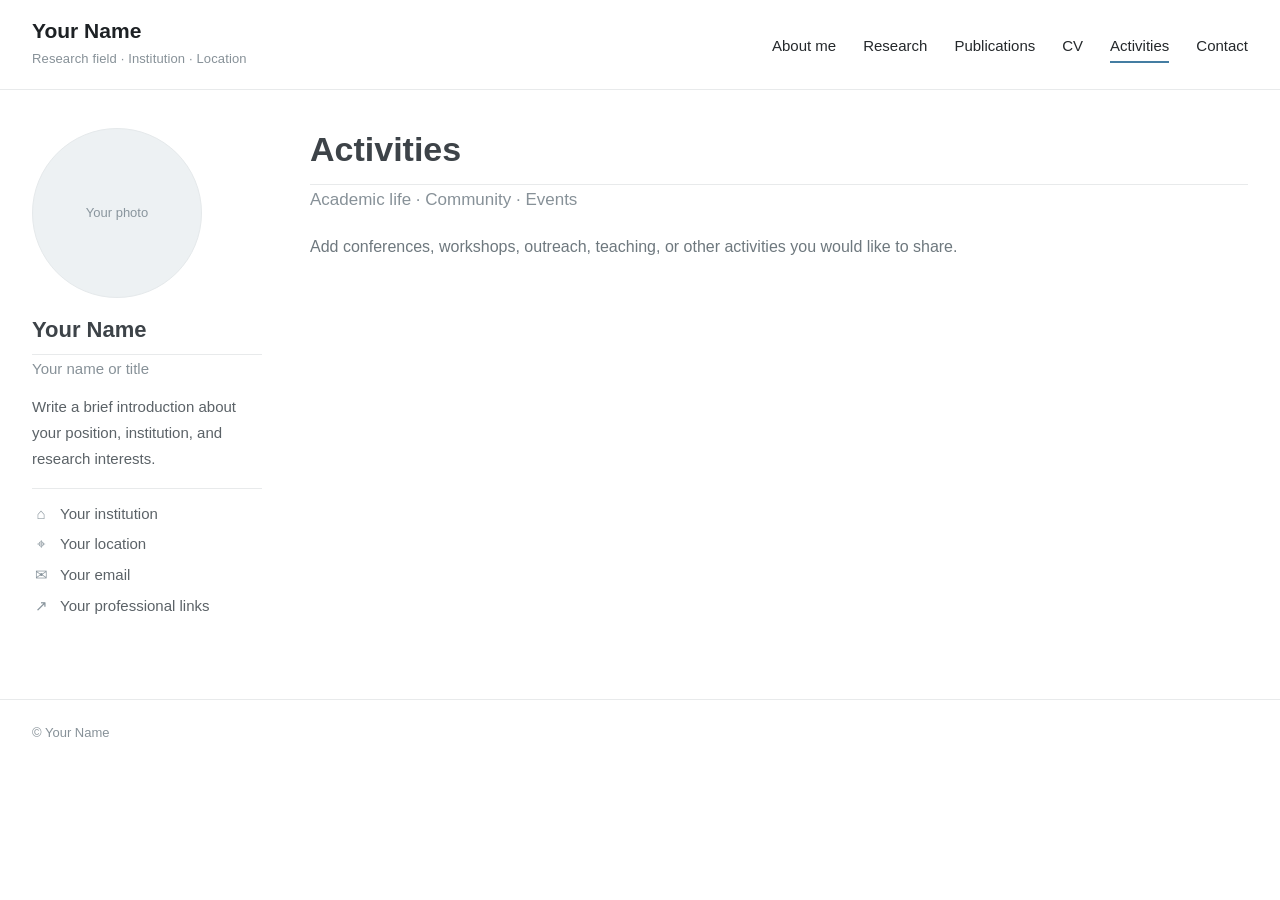
==== activities/index.html @ 8ac61851 "Add academic homepage" ====
<!doctype html><html lang="en"><head><meta charset="utf-8"><meta name="viewport" content="width=device-width,initial-scale=1"><meta name="description" content="A personal academic website."><title>Activities | Your Name</title><link rel="stylesheet" href="../style.css"></head><body><header><div class="masthead"><a class="brand" href="../"><strong>Your Name</strong><small>Research field · Institution · Location</small></a><nav class="nav" aria-label="Main navigation"><a href="../">About me</a><a href="../research/">Research</a><a href="../publications/">Publications</a><a href="../cv/">CV</a><a href="../activities/" aria-current="page">Activities</a><a href="../contact/">Contact</a></nav></div></header><div class="layout"><aside aria-label="Profile"><div class="portrait" role="img" aria-label="Profile photo placeholder">Your photo</div><h2 class="sidebar-name">Your Name</h2><p class="sidebar-sub">Your name or title</p><p class="bio">Write a brief introduction about your position, institution, and research interests.</p><div class="details"><div class="detail"><span class="icon" aria-hidden="true">⌂</span> Your institution</div><div class="detail"><span class="icon" aria-hidden="true">⌖</span> Your location</div><div class="detail"><span class="icon" aria-hidden="true">✉</span> Your email</div><div class="detail"><span class="icon" aria-hidden="true">↗</span> Your professional links</div></div></aside><main class="page"><h1>Activities</h1><p class="lead">Academic life · Community · Events</p><p class="empty">Add conferences, workshops, outreach, teaching, or other activities you would like to share.</p></main></div><footer><div class="footer-inner">© Your Name</div></footer></body></html>
---- style.css ----
:root{--ink:#3d4348;--muted:#879198;--line:#e8eaeb;--accent:#447da2}*{box-sizing:border-box}body{margin:0;background:#fff;color:var(--ink);font:16px/1.72 -apple-system,BlinkMacSystemFont,"Segoe UI",Arial,sans-serif}a{color:inherit}header{border-bottom:1px solid var(--line)}.masthead{max-width:1440px;margin:auto;padding:17px 32px;display:flex;align-items:center;justify-content:space-between;gap:24px}.brand{text-decoration:none;color:#1d2124}.brand strong{display:block;font-size:21px;line-height:1.3}.brand small{color:var(--muted);font-size:13px;letter-spacing:.01em}.nav{display:flex;align-items:center;gap:27px}.nav a{font-size:15px;color:#24282b;text-decoration:none;white-space:nowrap;border-bottom:2px solid transparent;padding:7px 0 3px}.nav a:hover,.nav a[aria-current=page]{border-color:var(--accent)}.layout{max-width:1440px;margin:38px auto 80px;padding:0 32px;display:grid;grid-template-columns:230px minmax(0,1fr);gap:48px}aside{color:#5b6267;font-size:15px}.portrait{width:170px;height:170px;border-radius:50%;background:#edf1f3;color:#89959d;display:grid;place-items:center;font-size:13px;border:1px solid #e5e9eb}.sidebar-name{font-size:22px;line-height:1.3;margin:18px 0 0;color:var(--ink)}.sidebar-sub{color:var(--muted);margin:1px 0 12px}.bio{margin:0 0 16px}.details{border-top:1px solid var(--line);padding-top:12px;display:grid;gap:5px}.detail{display:flex;gap:10px;align-items:baseline}.icon{width:18px;text-align:center;color:#89959d}.page{min-width:0}h1{font-size:34px;line-height:1.25;margin:0;border-bottom:1px solid var(--line);padding-bottom:14px}h2{font-size:23px;line-height:1.35;border-bottom:1px solid var(--line);padding:0 0 10px;margin:42px 0 18px}.lead{color:var(--muted);font-size:17px;margin:17px 0 29px}.page p{margin:0 0 18px}.entry{display:grid;grid-template-columns:150px 1fr;gap:20px;margin:22px 0}.date,.muted{color:var(--muted)}.entry strong{display:block}.empty{color:#6e787e}footer{border-top:1px solid var(--line);color:var(--muted);font-size:13px}.footer-inner{max-width:1440px;margin:auto;padding:22px 32px}@media(max-width:800px){.masthead{align-items:flex-start;flex-direction:column;padding:16px 22px}.nav{gap:10px 19px;flex-wrap:wrap}.layout{display:block;padding:0 22px;margin-top:28px}aside{margin-bottom:44px}.portrait{width:130px;height:130px}.details{grid-template-columns:repeat(2,minmax(0,1fr))}h1{font-size:30px}.entry{grid-template-columns:1fr;gap:0}}
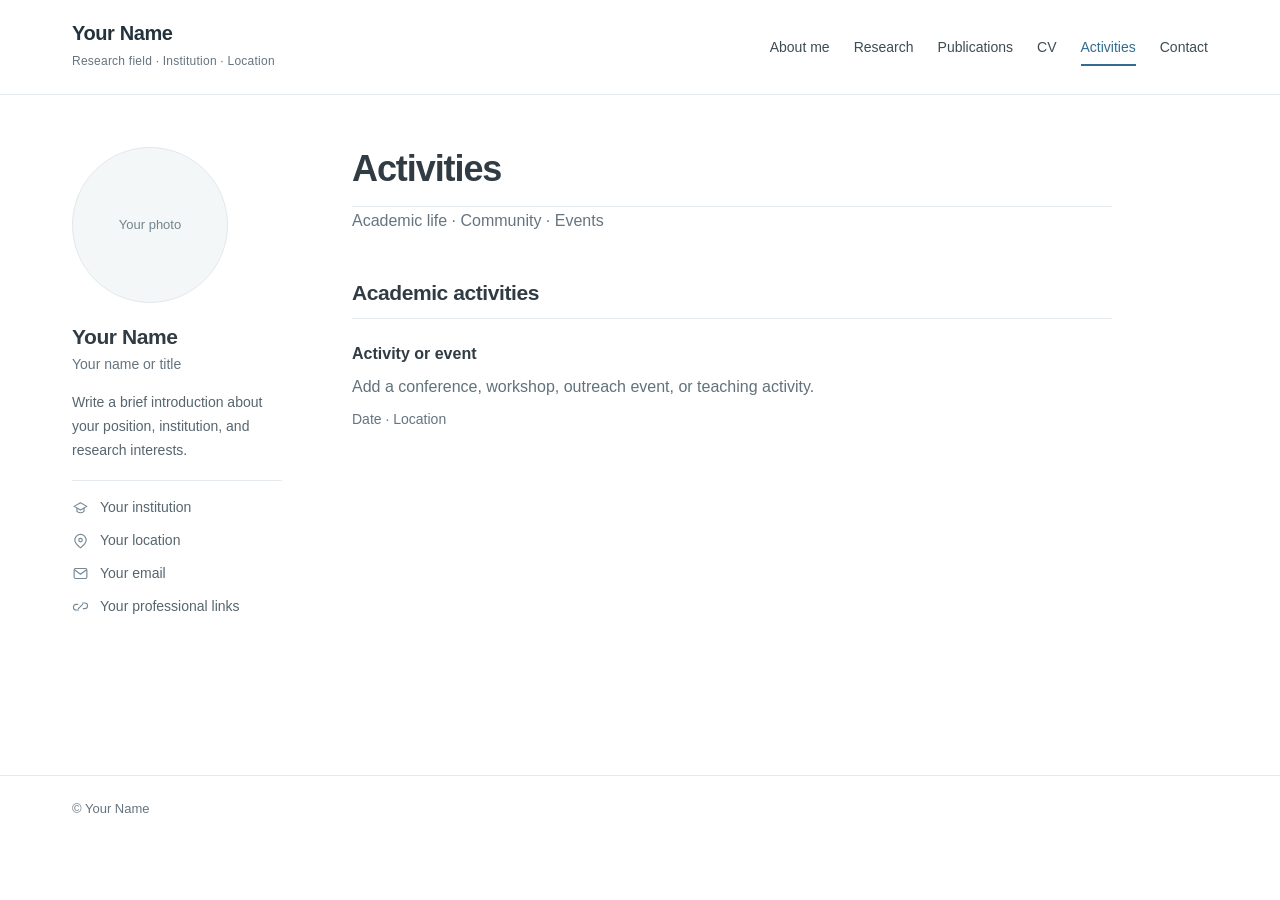
==== commit da9f2e28: "Improve academic homepage design" ====
--- a/activities/index.html
+++ b/activities/index.html
@@ -1 +1 @@
-<!doctype html><html lang="en"><head><meta charset="utf-8"><meta name="viewport" content="width=device-width,initial-scale=1"><meta name="description" content="A personal academic website."><title>Activities | Your Name</title><link rel="stylesheet" href="../style.css"></head><body><header><div class="masthead"><a class="brand" href="../"><strong>Your Name</strong><small>Research field · Institution · Location</small></a><nav class="nav" aria-label="Main navigation"><a href="../">About me</a><a href="../research/">Research</a><a href="../publications/">Publications</a><a href="../cv/">CV</a><a href="../activities/" aria-current="page">Activities</a><a href="../contact/">Contact</a></nav></div></header><div class="layout"><aside aria-label="Profile"><div class="portrait" role="img" aria-label="Profile photo placeholder">Your photo</div><h2 class="sidebar-name">Your Name</h2><p class="sidebar-sub">Your name or title</p><p class="bio">Write a brief introduction about your position, institution, and research interests.</p><div class="details"><div class="detail"><span class="icon" aria-hidden="true">⌂</span> Your institution</div><div class="detail"><span class="icon" aria-hidden="true">⌖</span> Your location</div><div class="detail"><span class="icon" aria-hidden="true">✉</span> Your email</div><div class="detail"><span class="icon" aria-hidden="true">↗</span> Your professional links</div></div></aside><main class="page"><h1>Activities</h1><p class="lead">Academic life · Community · Events</p><p class="empty">Add conferences, workshops, outreach, teaching, or other activities you would like to share.</p></main></div><footer><div class="footer-inner">© Your Name</div></footer></body></html>+<!doctype html><html lang="en"><head><meta charset="utf-8"><meta name="viewport" content="width=device-width,initial-scale=1"><meta name="description" content="A personal academic website."><title>Activities | Your Name</title><link rel="stylesheet" href="../style.css"></head><body><a class="skip-link" href="#main">Skip to content</a><header><div class="masthead"><a class="brand" href="../"><strong>Your Name</strong><small>Research field · Institution · Location</small></a><nav class="nav" aria-label="Main navigation"><a href="../">About me</a><a href="../research/">Research</a><a href="../publications/">Publications</a><a href="../cv/">CV</a><a href="../activities/" aria-current="page">Activities</a><a href="../contact/">Contact</a></nav></div></header><div class="layout"><aside aria-label="Profile"><div class="portrait" role="img" aria-label="Profile photo placeholder">Your photo</div><h2 class="sidebar-name">Your Name</h2><p class="sidebar-sub">Your name or title</p><p class="bio">Write a brief introduction about your position, institution, and research interests.</p><div class="details"><div class="detail"><svg class="icon" viewBox="0 0 24 24" aria-hidden="true"><path d='M3 9 12 4l9 5-9 5-9-5Z'/><path d='M7 11.5V16c2.8 2.2 7.2 2.2 10 0v-4.5'/></svg> Your institution</div><div class="detail"><svg class="icon" viewBox="0 0 24 24" aria-hidden="true"><path d='M20 10c0 5-8 11-8 11S4 15 4 10a8 8 0 1 1 16 0Z'/><circle cx='12' cy='10' r='2.5'/></svg> Your location</div><div class="detail"><svg class="icon" viewBox="0 0 24 24" aria-hidden="true"><rect x='3' y='5' width='18' height='14' rx='2'/><path d='m4 7 8 6 8-6'/></svg> Your email</div><div class="detail"><svg class="icon" viewBox="0 0 24 24" aria-hidden="true"><path d='M9 15 15 9M8 9H6a4 4 0 0 0 0 8h3M16 15h2a4 4 0 0 0 0-8h-3'/></svg> Your professional links</div></div></aside><main id="main" class="page"><h1>Activities</h1><p class="lead">Academic life · Community · Events</p><h2>Academic activities</h2><div class="item"><h3>Activity or event</h3><p class="empty">Add a conference, workshop, outreach event, or teaching activity.</p><p class="meta">Date · Location</p></div></main></div><footer><div class="footer-inner">© Your Name</div></footer></body></html>
--- a/style.css
+++ b/style.css
@@ -1,2 +1,65 @@
-
-:root{--ink:#3d4348;--muted:#879198;--line:#e8eaeb;--accent:#447da2}*{box-sizing:border-box}body{margin:0;background:#fff;color:var(--ink);font:16px/1.72 -apple-system,BlinkMacSystemFont,"Segoe UI",Arial,sans-serif}a{color:inherit}header{border-bottom:1px solid var(--line)}.masthead{max-width:1440px;margin:auto;padding:17px 32px;display:flex;align-items:center;justify-content:space-between;gap:24px}.brand{text-decoration:none;color:#1d2124}.brand strong{display:block;font-size:21px;line-height:1.3}.brand small{color:var(--muted);font-size:13px;letter-spacing:.01em}.nav{display:flex;align-items:center;gap:27px}.nav a{font-size:15px;color:#24282b;text-decoration:none;white-space:nowrap;border-bottom:2px solid transparent;padding:7px 0 3px}.nav a:hover,.nav a[aria-current=page]{border-color:var(--accent)}.layout{max-width:1440px;margin:38px auto 80px;padding:0 32px;display:grid;grid-template-columns:230px minmax(0,1fr);gap:48px}aside{color:#5b6267;font-size:15px}.portrait{width:170px;height:170px;border-radius:50%;background:#edf1f3;color:#89959d;display:grid;place-items:center;font-size:13px;border:1px solid #e5e9eb}.sidebar-name{font-size:22px;line-height:1.3;margin:18px 0 0;color:var(--ink)}.sidebar-sub{color:var(--muted);margin:1px 0 12px}.bio{margin:0 0 16px}.details{border-top:1px solid var(--line);padding-top:12px;display:grid;gap:5px}.detail{display:flex;gap:10px;align-items:baseline}.icon{width:18px;text-align:center;color:#89959d}.page{min-width:0}h1{font-size:34px;line-height:1.25;margin:0;border-bottom:1px solid var(--line);padding-bottom:14px}h2{font-size:23px;line-height:1.35;border-bottom:1px solid var(--line);padding:0 0 10px;margin:42px 0 18px}.lead{color:var(--muted);font-size:17px;margin:17px 0 29px}.page p{margin:0 0 18px}.entry{display:grid;grid-template-columns:150px 1fr;gap:20px;margin:22px 0}.date,.muted{color:var(--muted)}.entry strong{display:block}.empty{color:#6e787e}footer{border-top:1px solid var(--line);color:var(--muted);font-size:13px}.footer-inner{max-width:1440px;margin:auto;padding:22px 32px}@media(max-width:800px){.masthead{align-items:flex-start;flex-direction:column;padding:16px 22px}.nav{gap:10px 19px;flex-wrap:wrap}.layout{display:block;padding:0 22px;margin-top:28px}aside{margin-bottom:44px}.portrait{width:130px;height:130px}.details{grid-template-columns:repeat(2,minmax(0,1fr))}h1{font-size:30px}.entry{grid-template-columns:1fr;gap:0}}
+:root {
+  color-scheme: light;
+  --ink: #303b43;
+  --muted: #65747f;
+  --line: #e4eaed;
+  --accent: #326d8f;
+  --wash: #f3f7f8;
+}
+* { box-sizing: border-box; }
+html { scroll-behavior: smooth; }
+body { margin: 0; background: #fff; color: var(--ink); font: 16px/1.75 -apple-system, BlinkMacSystemFont, "Segoe UI", Arial, sans-serif; }
+a { color: var(--accent); text-underline-offset: .18em; }
+a:focus-visible { outline: 3px solid #77a7c0; outline-offset: 4px; border-radius: 2px; }
+.skip-link { position: absolute; top: -5em; left: 1em; background: #fff; padding: .5em .8em; z-index: 10; }
+.skip-link:focus { top: .5em; }
+header { border-bottom: 1px solid var(--line); }
+.masthead { max-width: 1200px; margin: auto; padding: 20px 32px; display: flex; align-items: center; justify-content: space-between; gap: 28px; }
+.brand { text-decoration: none; color: #24333b; flex-shrink: 0; }
+.brand strong { display: block; font-size: 20px; line-height: 1.3; letter-spacing: -.02em; }
+.brand small { color: var(--muted); font-size: 12px; letter-spacing: .02em; }
+.nav { display: flex; align-items: center; gap: 24px; flex-wrap: wrap; }
+.nav a { font-size: 14px; font-weight: 500; color: #3d4c54; text-decoration: none; white-space: nowrap; border-bottom: 2px solid transparent; padding: 7px 0 5px; transition: color .15s, border-color .15s; }
+.nav a:hover, .nav a[aria-current="page"] { color: var(--accent); border-color: var(--accent); }
+.layout { max-width: 1200px; margin: 52px auto 88px; padding: 0 32px; display: grid; grid-template-columns: 210px minmax(0, 760px); gap: 70px; align-items: start; min-height: 60vh; }
+aside { color: #56656e; font-size: 14px; line-height: 1.7; }
+.portrait { width: 156px; height: 156px; border-radius: 50%; background: var(--wash); color: #72858e; display: grid; place-items: center; font-size: 13px; border: 1px solid #e1e9ec; }
+.sidebar-name { font-size: 21px; letter-spacing: -.02em; line-height: 1.3; margin: 20px 0 0; color: var(--ink); }
+.sidebar-sub { color: var(--muted); margin: 3px 0 14px; }
+.bio { margin: 0 0 18px; }
+.details { border-top: 1px solid var(--line); padding-top: 15px; display: grid; gap: 9px; }
+.detail { display: flex; gap: 11px; align-items: center; }
+.icon { width: 17px; height: 17px; flex: none; color: #758893; stroke: currentColor; fill: none; stroke-width: 1.6; stroke-linecap: round; stroke-linejoin: round; }
+.page { min-width: 0; }
+h1 { font-size: clamp(30px, 3.4vw, 36px); line-height: 1.2; letter-spacing: -.03em; margin: 0; padding-bottom: 16px; border-bottom: 1px solid var(--line); }
+.page h2 { font-size: 21px; line-height: 1.35; letter-spacing: -.02em; border-bottom: 1px solid var(--line); padding: 0 0 10px; margin: 44px 0 19px; }
+.lead { color: var(--muted); font-size: 16px; margin: 17px 0 30px; }
+.page p { margin: 0 0 18px; }
+.entry { display: grid; grid-template-columns: 145px 1fr; gap: 20px; margin: 20px 0; }
+.date, .muted { color: var(--muted); }
+.entry strong { display: block; }
+.empty { color: #61727b; }
+.item { padding: 2px 0 16px; }
+.item + .item { padding-top: 18px; border-top: 1px solid var(--line); }
+.item h3 { font-size: 16px; margin: 0 0 5px; }
+.item p { margin: 0 0 6px; }
+.item .meta { color: var(--muted); font-size: 14px; }
+footer { border-top: 1px solid var(--line); color: var(--muted); font-size: 13px; }
+.footer-inner { max-width: 1200px; margin: auto; padding: 22px 32px; }
+@media (max-width: 850px) {
+  .masthead { align-items: flex-start; flex-direction: column; gap: 13px; }
+  .nav { gap: 8px 20px; }
+  .layout { gap: 42px; grid-template-columns: 190px minmax(0,1fr); }
+}
+@media (max-width: 620px) {
+  .masthead { padding: 18px 22px; }
+  .nav { column-gap: 19px; row-gap: 3px; }
+  .nav a { padding: 6px 0; }
+  .layout { display: block; padding: 0 22px; margin: 32px auto 60px; }
+  aside { margin-bottom: 42px; }
+  .portrait { width: 112px; height: 112px; }
+  .sidebar-name { margin-top: 16px; }
+  .details { grid-template-columns: repeat(2, minmax(0, 1fr)); }
+  .entry { grid-template-columns: 1fr; gap: 2px; }
+  .footer-inner { padding: 22px; }
+}
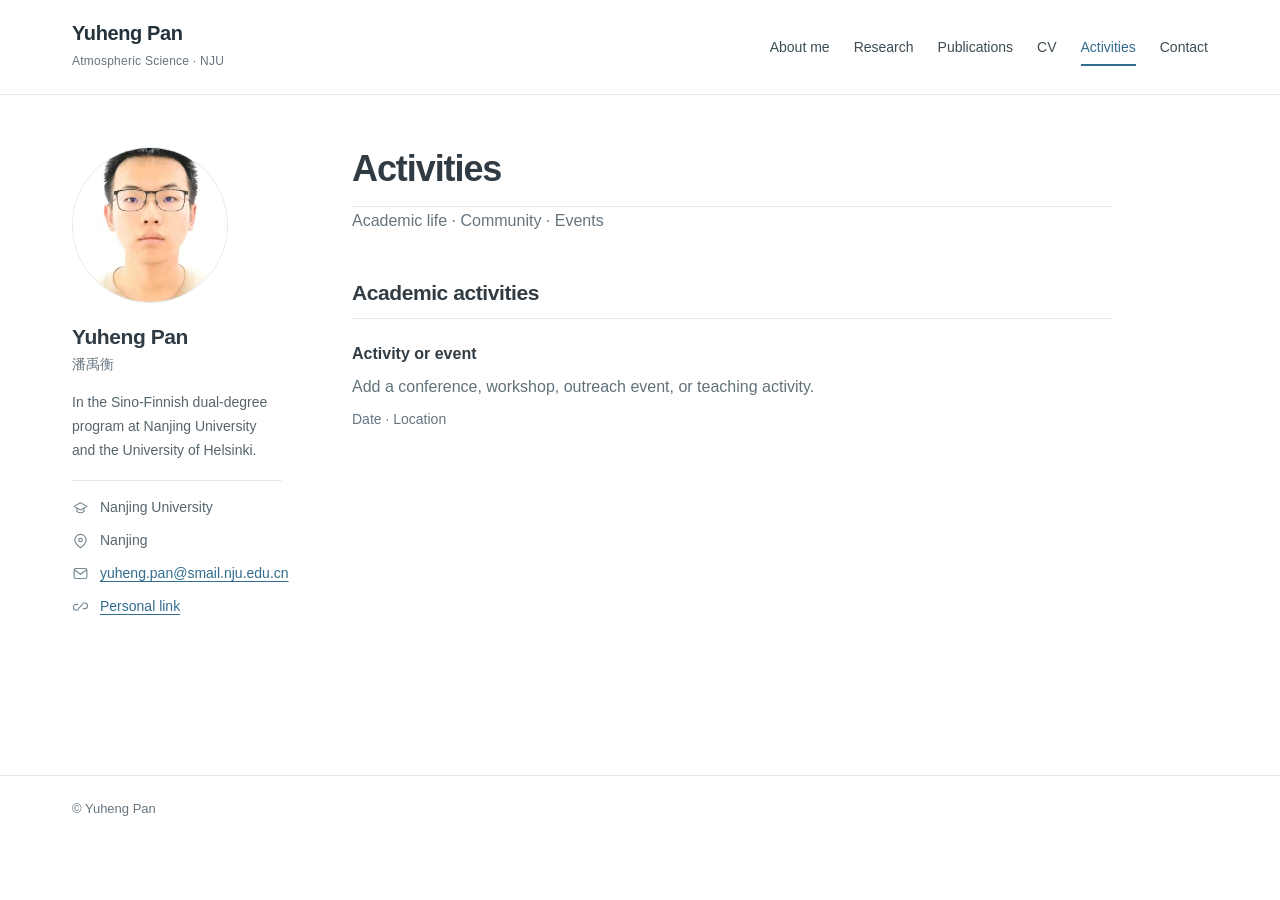
==== commit b1063396: "Update website from local editor" ====
--- a/activities/index.html
+++ b/activities/index.html
@@ -1 +1 @@
-<!doctype html><html lang="en"><head><meta charset="utf-8"><meta name="viewport" content="width=device-width,initial-scale=1"><meta name="description" content="A personal academic website."><title>Activities | Your Name</title><link rel="stylesheet" href="../style.css"></head><body><a class="skip-link" href="#main">Skip to content</a><header><div class="masthead"><a class="brand" href="../"><strong>Your Name</strong><small>Research field · Institution · Location</small></a><nav class="nav" aria-label="Main navigation"><a href="../">About me</a><a href="../research/">Research</a><a href="../publications/">Publications</a><a href="../cv/">CV</a><a href="../activities/" aria-current="page">Activities</a><a href="../contact/">Contact</a></nav></div></header><div class="layout"><aside aria-label="Profile"><div class="portrait" role="img" aria-label="Profile photo placeholder">Your photo</div><h2 class="sidebar-name">Your Name</h2><p class="sidebar-sub">Your name or title</p><p class="bio">Write a brief introduction about your position, institution, and research interests.</p><div class="details"><div class="detail"><svg class="icon" viewBox="0 0 24 24" aria-hidden="true"><path d='M3 9 12 4l9 5-9 5-9-5Z'/><path d='M7 11.5V16c2.8 2.2 7.2 2.2 10 0v-4.5'/></svg> Your institution</div><div class="detail"><svg class="icon" viewBox="0 0 24 24" aria-hidden="true"><path d='M20 10c0 5-8 11-8 11S4 15 4 10a8 8 0 1 1 16 0Z'/><circle cx='12' cy='10' r='2.5'/></svg> Your location</div><div class="detail"><svg class="icon" viewBox="0 0 24 24" aria-hidden="true"><rect x='3' y='5' width='18' height='14' rx='2'/><path d='m4 7 8 6 8-6'/></svg> Your email</div><div class="detail"><svg class="icon" viewBox="0 0 24 24" aria-hidden="true"><path d='M9 15 15 9M8 9H6a4 4 0 0 0 0 8h3M16 15h2a4 4 0 0 0 0-8h-3'/></svg> Your professional links</div></div></aside><main id="main" class="page"><h1>Activities</h1><p class="lead">Academic life · Community · Events</p><h2>Academic activities</h2><div class="item"><h3>Activity or event</h3><p class="empty">Add a conference, workshop, outreach event, or teaching activity.</p><p class="meta">Date · Location</p></div></main></div><footer><div class="footer-inner">© Your Name</div></footer></body></html>+<!doctype html><html lang="en"><head><meta charset="utf-8"><meta name="viewport" content="width=device-width,initial-scale=1"><meta name="description" content="A personal academic website."><title>Activities | Yuheng Pan</title><link rel="stylesheet" href="../style.css"></head><body><a class="skip-link" href="#main">Skip to content</a><header><div class="masthead"><a class="brand" href="../"><strong>Yuheng Pan</strong><small>Atmospheric Science · NJU</small></a><nav class="nav" aria-label="Main navigation"><a href="../">About me</a><a href="../research/">Research</a><a href="../publications/">Publications</a><a href="../cv/">CV</a><a href="../activities/" aria-current="page">Activities</a><a href="../contact/">Contact</a></nav></div></header><div class="layout"><aside aria-label="Profile"><img class="portrait" src="../profile-photo.jpg" alt="Yuheng Pan" style="object-fit:cover"><h2 class="sidebar-name">Yuheng Pan</h2><p class="sidebar-sub">潘禹衡</p><p class="bio">In the Sino-Finnish dual-degree program at Nanjing University and the University of Helsinki.</p><div class="details"><div class="detail"><svg class="icon" viewBox="0 0 24 24" aria-hidden="true"><path d='M3 9 12 4l9 5-9 5-9-5Z'/><path d='M7 11.5V16c2.8 2.2 7.2 2.2 10 0v-4.5'/></svg> Nanjing University</div><div class="detail"><svg class="icon" viewBox="0 0 24 24" aria-hidden="true"><path d='M20 10c0 5-8 11-8 11S4 15 4 10a8 8 0 1 1 16 0Z'/><circle cx='12' cy='10' r='2.5'/></svg> Nanjing</div><div class="detail"><svg class="icon" viewBox="0 0 24 24" aria-hidden="true"><rect x='3' y='5' width='18' height='14' rx='2'/><path d='m4 7 8 6 8-6'/></svg> <a href="mailto:yuheng.pan@smail.nju.edu.cn">yuheng.pan@smail.nju.edu.cn</a></div><div class="detail"><svg class="icon" viewBox="0 0 24 24" aria-hidden="true"><path d='M9 15 15 9M8 9H6a4 4 0 0 0 0 8h3M16 15h2a4 4 0 0 0 0-8h-3'/></svg> <a href="https://github.com/ukoudes" target="_blank" rel="noopener noreferrer">Personal link</a></div></div></aside><main id="main" class="page"><h1>Activities</h1><p class="lead">Academic life · Community · Events</p><h2>Academic activities</h2><div class="item"><h3>Activity or event</h3><p class="empty">Add a conference, workshop, outreach event, or teaching activity.</p><p class="meta">Date · Location</p></div></main></div><footer><div class="footer-inner">© Yuheng Pan</div></footer></body></html>
